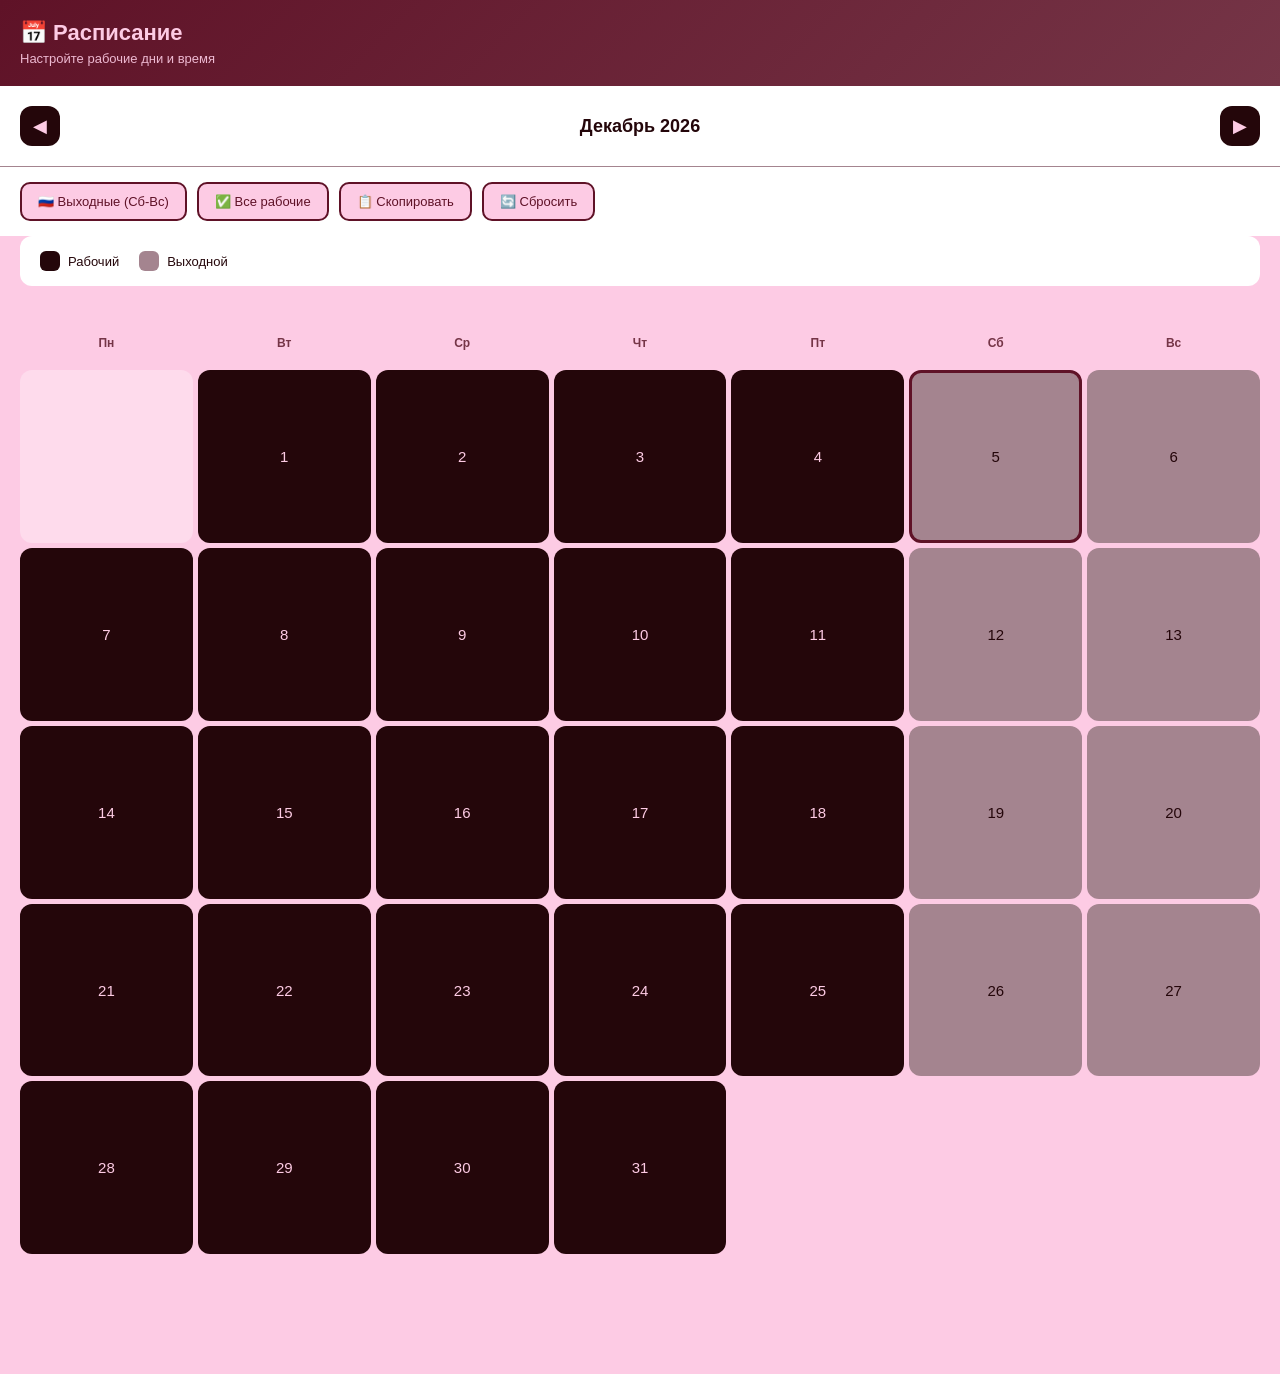
==== calendar-manager.html @ 38b95696 "Create calendar-manager.html" ====
<!DOCTYPE html>
<html lang="ru">
<head>
    <meta charset="UTF-8">
    <meta name="viewport" content="width=device-width, initial-scale=1.0, maximum-scale=1.0, user-scalable=no">
    <title>GoNails - Расписание</title>
    <script src="https://telegram.org/js/telegram-web-app.js"></script>
    <style>
        :root {
            --color-1: #24060a;
            --color-2: #5f1227;
            --color-3: #753547;
            --color-4: #a4848f;
            --color-5: #fdcbe4;
            --primary-button-bg: #24060a;
            --primary-button-text: #fdcbe4;
            --secondary-button-bg: transparent;
            --secondary-button-text: #24060a;
            --header-bg: linear-gradient(135deg, #5f1227 0%, #753547 100%);
            --working-day: #24060a;
            --dayoff: #a4848f;
            --today-border: #5f1227;
            --selected-bg: linear-gradient(135deg, #5f1227 0%, #753547 100%);
        }
        
        * {
            margin: 0;
            padding: 0;
            box-sizing: border-box;
        }
        
        body {
            font-family: -apple-system, BlinkMacSystemFont, 'Segoe UI', Roboto, sans-serif;
            background: var(--color-5);
            color: var(--color-1);
            min-height: 100vh;
            padding-bottom: 100px;
        }
        
        .header {
            background: var(--header-bg);
            padding: 20px;
            color: var(--color-5);
            position: sticky;
            top: 0;
            z-index: 100;
        }
        
        .header h1 {
            font-size: 22px;
            font-weight: 700;
            margin-bottom: 5px;
        }
        
        .header p {
            font-size: 13px;
            opacity: 0.9;
        }
        
        .month-nav {
            display: flex;
            justify-content: space-between;
            align-items: center;
            padding: 20px;
            background: white;
            border-bottom: 1px solid var(--color-4);
        }
        
        .month-name {
            font-size: 18px;
            font-weight: 600;
            color: var(--color-1);
        }
        
        .nav-btn {
            background: var(--primary-button-bg);
            color: var(--primary-button-text);
            border: none;
            width: 40px;
            height: 40px;
            border-radius: 12px;
            font-size: 18px;
            cursor: pointer;
            transition: transform 0.2s;
        }
        
        .nav-btn:active {
            transform: scale(0.95);
        }
        
        .quick-actions {
            display: flex;
            gap: 10px;
            padding: 15px 20px;
            overflow-x: auto;
            background: white;
        }
        
        .quick-btn {
            flex-shrink: 0;
            padding: 10px 16px;
            background: var(--color-5);
            border: 2px solid var(--color-2);
            border-radius: 10px;
            font-size: 13px;
            font-weight: 500;
            color: var(--color-2);
            cursor: pointer;
            transition: all 0.2s;
        }
        
        .quick-btn:active {
            background: var(--color-2);
            color: var(--color-5);
        }
        
        .calendar-container {
            padding: 20px;
        }
        
        .weekdays {
            display: grid;
            grid-template-columns: repeat(7, 1fr);
            gap: 5px;
            margin-bottom: 10px;
        }
        
        .weekday {
            text-align: center;
            font-size: 12px;
            font-weight: 600;
            color: var(--color-3);
            padding: 10px 0;
        }
        
        .calendar {
            display: grid;
            grid-template-columns: repeat(7, 1fr);
            gap: 5px;
        }
        
        .day {
            aspect-ratio: 1;
            display: flex;
            flex-direction: column;
            align-items: center;
            justify-content: center;
            border-radius: 12px;
            font-size: 15px;
            font-weight: 500;
            cursor: pointer;
            transition: all 0.2s;
            position: relative;
            background: white;
            color: var(--color-1);
        }
        
        .day:active {
            transform: scale(0.95);
        }
        
        .day.working {
            background: var(--working-day);
            color: var(--primary-button-text);
        }
        
        .day.dayoff {
            background: var(--dayoff);
            color: var(--color-1);
        }
        
        .day.today {
            border: 3px solid var(--today-border);
        }
        
        .day.selected {
            background: var(--selected-bg);
            color: var(--color-5);
            box-shadow: 0 4px 15px rgba(95, 18, 39, 0.3);
        }
        
        .day.other-month {
            opacity: 0.3;
        }
        
        .day .icon {
            position: absolute;
            top: 4px;
            right: 4px;
            font-size: 10px;
        }
        
        .day .appointments {
            position: absolute;
            bottom: 4px;
            font-size: 10px;
            background: var(--color-2);
            color: white;
            padding: 2px 6px;
            border-radius: 8px;
        }
        
        .legend {
            display: flex;
            gap: 20px;
            padding: 15px 20px;
            background: white;
            border-radius: 12px;
            margin: 0 20px 20px;
            font-size: 13px;
        }
        
        .legend-item {
            display: flex;
            align-items: center;
            gap: 8px;
        }
        
        .legend-color {
            width: 20px;
            height: 20px;
            border-radius: 6px;
        }
        
        .legend-working {
            background: var(--working-day);
        }
        
        .legend-dayoff {
            background: var(--dayoff);
        }
        
        /* Modal */
        .modal-overlay {
            position: fixed;
            top: 0;
            left: 0;
            right: 0;
            bottom: 0;
            background: rgba(36, 6, 10, 0.5);
            display: none;
            align-items: flex-end;
            justify-content: center;
            z-index: 1000;
        }
        
        .modal-overlay.active {
            display: flex;
        }
        
        .modal {
            background: white;
            width: 100%;
            max-width: 500px;
            border-radius: 20px 20px 0 0;
            padding: 25px;
            animation: slideUp 0.3s ease;
        }
        
        @keyframes slideUp {
            from { transform: translateY(100%); }
            to { transform: translateY(0); }
        }
        
        .modal-header {
            display: flex;
            justify-content: space-between;
            align-items: center;
            margin-bottom: 20px;
        }
        
        .modal-title {
            font-size: 18px;
            font-weight: 600;
        }
        
        .modal-close {
            background: none;
            border: none;
            font-size: 24px;
            cursor: pointer;
            color: var(--color-3);
        }
        
        .toggle-container {
            display: flex;
            background: var(--color-5);
            border-radius: 12px;
            padding: 5px;
            margin-bottom: 20px;
        }
        
        .toggle-btn {
            flex: 1;
            padding: 12px;
            border: none;
            background: transparent;
            border-radius: 10px;
            font-size: 14px;
            font-weight: 500;
            cursor: pointer;
            transition: all 0.2s;
            color: var(--color-3);
        }
        
        .toggle-btn.active {
            background: white;
            color: var(--color-1);
            box-shadow: 0 2px 8px rgba(0,0,0,0.1);
        }
        
        .time-fields {
            display: grid;
            grid-template-columns: 1fr 1fr;
            gap: 15px;
            margin-bottom: 20px;
        }
        
        .time-field {
            display: flex;
            flex-direction: column;
            gap: 8px;
        }
        
        .time-field label {
            font-size: 13px;
            font-weight: 500;
            color: var(--color-3);
        }
        
        .time-field input {
            padding: 12px;
            border: 2px solid var(--color-4);
            border-radius: 10px;
            font-size: 15px;
            text-align: center;
        }
        
        .time-field input:focus {
            border-color: var(--color-2);
            outline: none;
        }
        
        .checkbox-container {
            display: flex;
            align-items: center;
            gap: 10px;
            margin-bottom: 20px;
            padding: 15px;
            background: var(--color-5);
            border-radius: 12px;
        }
        
        .checkbox-container input[type="checkbox"] {
            width: 20px;
            height: 20px;
            accent-color: var(--color-2);
        }
        
        .modal-actions {
            display: flex;
            gap: 10px;
        }
        
        .modal-btn {
            flex: 1;
            padding: 15px;
            border: none;
            border-radius: 12px;
            font-size: 15px;
            font-weight: 600;
            cursor: pointer;
            transition: transform 0.2s;
        }
        
        .modal-btn:active {
            transform: scale(0.98);
        }
        
        .modal-btn.primary {
            background: var(--primary-button-bg);
            color: var(--primary-button-text);
        }
        
        .modal-btn.secondary {
            background: var(--color-5);
            color: var(--color-1);
            border: 2px solid var(--color-4);
        }
        
        .modal-btn.danger {
            background: #f44336;
            color: white;
        }
        
        /* Toast */
        .toast {
            position: fixed;
            bottom: 100px;
            left: 50%;
            transform: translateX(-50%);
            background: var(--color-1);
            color: var(--color-5);
            padding: 15px 25px;
            border-radius: 12px;
            font-size: 14px;
            font-weight: 500;
            opacity: 0;
            transition: opacity 0.3s;
            z-index: 2000;
        }
        
        .toast.show {
            opacity: 1;
        }
    </style>
</head>
<body>
    <div class="header">
        <h1>📅 Расписание</h1>
        <p>Настройте рабочие дни и время</p>
    </div>
    
    <div class="month-nav">
        <button class="nav-btn" onclick="prevMonth()">◀</button>
        <span class="month-name" id="monthName">Январь 2026</span>
        <button class="nav-btn" onclick="nextMonth()">▶</button>
    </div>
    
    <div class="quick-actions">
        <button class="quick-btn" onclick="setWeekends()">🇷🇺 Выходные (Сб-Вс)</button>
        <button class="quick-btn" onclick="setAllWorking()">✅ Все рабочие</button>
        <button class="quick-btn" onclick="copyFromLastMonth()">📋 Скопировать</button>
        <button class="quick-btn" onclick="resetAll()">🔄 Сбросить</button>
    </div>
    
    <div class="legend">
        <div class="legend-item">
            <div class="legend-color legend-working"></div>
            <span>Рабочий</span>
        </div>
        <div class="legend-item">
            <div class="legend-color legend-dayoff"></div>
            <span>Выходной</span>
        </div>
    </div>
    
    <div class="calendar-container">
        <div class="weekdays">
            <div class="weekday">Пн</div>
            <div class="weekday">Вт</div>
            <div class="weekday">Ср</div>
            <div class="weekday">Чт</div>
            <div class="weekday">Пт</div>
            <div class="weekday">Сб</div>
            <div class="weekday">Вс</div>
        </div>
        <div class="calendar" id="calendar"></div>
    </div>
    
    <!-- Modal -->
    <div class="modal-overlay" id="modalOverlay">
        <div class="modal">
            <div class="modal-header">
                <span class="modal-title" id="modalTitle">Настройка дня</span>
                <button class="modal-close" onclick="closeModal()">×</button>
            </div>
            
            <div class="toggle-container">
                <button class="toggle-btn active" id="workingBtn" onclick="setDayType('working')">💼 Рабочий</button>
                <button class="toggle-btn" id="dayoffBtn" onclick="setDayType('dayoff')">🏖️ Выходной</button>
            </div>
            
            <div id="timeFieldsContainer">
                <div class="time-fields">
                    <div class="time-field">
                        <label>Начало работы</label>
                        <input type="time" id="startTime" value="10:00">
                    </div>
                    <div class="time-field">
                        <label>Конец работы</label>
                        <input type="time" id="endTime" value="20:00">
                    </div>
                </div>
                
                <div class="time-fields">
                    <div class="time-field">
                        <label>Обед (начало)</label>
                        <input type="time" id="lunchStart" value="14:00">
                    </div>
                    <div class="time-field">
                        <label>Обед (конец)</label>
                        <input type="time" id="lunchEnd" value="15:00">
                    </div>
                </div>
                
                <div class="checkbox-container">
                    <input type="checkbox" id="useDefault" checked>
                    <label for="useDefault">Использовать стандартное расписание</label>
                </div>
            </div>
            
            <div class="modal-actions">
                <button class="modal-btn secondary" onclick="closeModal()">Отмена</button>
                <button class="modal-btn primary" onclick="saveDay()">💾 Сохранить</button>
            </div>
        </div>
    </div>
    
    <div class="toast" id="toast"></div>

    <script>
        // Инициализация Telegram WebApp
        const tg = window.Telegram?.WebApp;
        
        if (tg) {
            tg.ready();
            tg.expand();
        }
        
        // Состояние
        let currentDate = new Date();
        let selectedDate = null;
        let schedule = {};
        
        // Загрузка расписания
        async function loadSchedule() {
            // Демо-данные (в реальности загружаются с сервера)
            const year = currentDate.getFullYear();
            const month = currentDate.getMonth();
            
            // Генерируем расписание по умолчанию
            schedule = {};
            
            const firstDay = new Date(year, month, 1);
            const lastDay = new Date(year, month + 1, 0);
            
            for (let d = new Date(firstDay); d <= lastDay; d.setDate(d.getDate() + 1)) {
                const dateStr = formatDate(d);
                const dayOfWeek = d.getDay(); // 0=Вс, 6=Сб
                
                // По умолчанию Сб и Вс - выходные
                schedule[dateStr] = {
                    isWorking: dayOfWeek !== 0 && dayOfWeek !== 6,
                    startTime: '10:00',
                    endTime: '20:00',
                    lunchStart: '14:00',
                    lunchEnd: '15:00'
                };
            }
            
            renderCalendar();
        }
        
        // Форматирование даты
        function formatDate(date) {
            const year = date.getFullYear();
            const month = String(date.getMonth() + 1).padStart(2, '0');
            const day = String(date.getDate()).padStart(2, '0');
            return `${year}-${month}-${day}`;
        }
        
        // Рендер календаря
        function renderCalendar() {
            const calendar = document.getElementById('calendar');
            const year = currentDate.getFullYear();
            const month = currentDate.getMonth();
            
            // Обновляем название месяца
            const monthNames = [
                'Январь', 'Февраль', 'Март', 'Апрель', 'Май', 'Июнь',
                'Июль', 'Август', 'Сентябрь', 'Октябрь', 'Ноябрь', 'Декабрь'
            ];
            document.getElementById('monthName').textContent = `${monthNames[month]} ${year}`;
            
            // Первый день месяца
            const firstDay = new Date(year, month, 1);
            const lastDay = new Date(year, month + 1, 0);
            
            // День недели первого дня (0=Вс, преобразуем в Пн=0)
            let startDayOfWeek = firstDay.getDay();
            startDayOfWeek = startDayOfWeek === 0 ? 6 : startDayOfWeek - 1;
            
            // Сегодня
            const today = new Date();
            const todayStr = formatDate(today);
            
            let html = '';
            
            // Пустые ячейки до первого дня
            for (let i = 0; i < startDayOfWeek; i++) {
                html += '<div class="day other-month"></div>';
            }
            
            // Дни месяца
            for (let day = 1; day <= lastDay.getDate(); day++) {
                const date = new Date(year, month, day);
                const dateStr = formatDate(date);
                const daySchedule = schedule[dateStr] || { isWorking: true };
                
                const isToday = dateStr === todayStr;
                const isSelected = dateStr === selectedDate;
                const isWorking = daySchedule.isWorking;
                
                let classes = 'day';
                classes += isWorking ? ' working' : ' dayoff';
                if (isToday) classes += ' today';
                if (isSelected) classes += ' selected';
                
                html += `
                    <div class="${classes}" onclick="selectDay('${dateStr}')">
                        ${day}
                        ${daySchedule.custom ? '<span class="icon">✏️</span>' : ''}
                    </div>
                `;
            }
            
            calendar.innerHTML = html;
        }
        
        // Выбор дня
        function selectDay(dateStr) {
            selectedDate = dateStr;
            const daySchedule = schedule[dateStr] || {
                isWorking: true,
                startTime: '10:00',
                endTime: '20:00',
                lunchStart: '14:00',
                lunchEnd: '15:00'
            };
            
            // Обновляем модалку
            document.getElementById('modalTitle').textContent = formatDateRu(dateStr);
            
            if (daySchedule.isWorking) {
                setDayType('working');
            } else {
                setDayType('dayoff');
            }
            
            document.getElementById('startTime').value = daySchedule.startTime || '10:00';
            document.getElementById('endTime').value = daySchedule.endTime || '20:00';
            document.getElementById('lunchStart').value = daySchedule.lunchStart || '14:00';
            document.getElementById('lunchEnd').value = daySchedule.lunchEnd || '15:00';
            
            document.getElementById('modalOverlay').classList.add('active');
            renderCalendar();
        }
        
        // Форматирование даты на русском
        function formatDateRu(dateStr) {
            const date = new Date(dateStr);
            const options = { day: 'numeric', month: 'long', weekday: 'long' };
            return date.toLocaleDateString('ru-RU', options);
        }
        
        // Установка типа дня
        function setDayType(type) {
            const workingBtn = document.getElementById('workingBtn');
            const dayoffBtn = document.getElementById('dayoffBtn');
            const timeFields = document.getElementById('timeFieldsContainer');
            
            if (type === 'working') {
                workingBtn.classList.add('active');
                dayoffBtn.classList.remove('active');
                timeFields.style.display = 'block';
            } else {
                workingBtn.classList.remove('active');
                dayoffBtn.classList.add('active');
                timeFields.style.display = 'none';
            }
        }
        
        // Закрытие модалки
        function closeModal() {
            document.getElementById('modalOverlay').classList.remove('active');
            selectedDate = null;
            renderCalendar();
        }
        
        // Сохранение дня
        function saveDay() {
            if (!selectedDate) return;
            
            const isWorking = document.getElementById('workingBtn').classList.contains('active');
            
            schedule[selectedDate] = {
                isWorking: isWorking,
                startTime: document.getElementById('startTime').value,
                endTime: document.getElementById('endTime').value,
                lunchStart: document.getElementById('lunchStart').value,
                lunchEnd: document.getElementById('lunchEnd').value,
                custom: true
            };
            
            showToast('✅ Сохранено');
            closeModal();
        }
        
        // Навигация по месяцам
        function prevMonth() {
            currentDate.setMonth(currentDate.getMonth() - 1);
            loadSchedule();
        }
        
        function nextMonth() {
            currentDate.setMonth(currentDate.getMonth() + 1);
            loadSchedule();
        }
        
        // Быстрые действия
        function setWeekends() {
            const year = currentDate.getFullYear();
            const month = currentDate.getMonth();
            const lastDay = new Date(year, month + 1, 0);
            
            for (let day = 1; day <= lastDay.getDate(); day++) {
                const date = new Date(year, month, day);
                const dateStr = formatDate(date);
                const dayOfWeek = date.getDay();
                
                schedule[dateStr] = {
                    isWorking: dayOfWeek !== 0 && dayOfWeek !== 6,
                    startTime: '10:00',
                    endTime: '20:00',
                    lunchStart: '14:00',
                    lunchEnd: '15:00'
                };
            }
            
            showToast('✅ Выходные настроены');
            renderCalendar();
        }
        
        function setAllWorking() {
            const year = currentDate.getFullYear();
            const month = currentDate.getMonth();
            const lastDay = new Date(year, month + 1, 0);
            
            for (let day = 1; day <= lastDay.getDate(); day++) {
                const dateStr = formatDate(new Date(year, month, day));
                schedule[dateStr] = {
                    isWorking: true,
                    startTime: '10:00',
                    endTime: '20:00',
                    lunchStart: '14:00',
                    lunchEnd: '15:00'
                };
            }
            
            showToast('✅ Все дни рабочие');
            renderCalendar();
        }
        
        function copyFromLastMonth() {
            showToast('📋 Функция в разработке');
        }
        
        function resetAll() {
            if (confirm('Сбросить все настройки на стандартные?')) {
                loadSchedule();
                showToast('🔄 Сброшено');
            }
        }
        
        // Toast
        function showToast(message) {
            const toast = document.getElementById('toast');
            toast.textContent = message;
            toast.classList.add('show');
            
            setTimeout(() => {
                toast.classList.remove('show');
            }, 2000);
        }
        
        // Инициализация
        loadSchedule();
    </script>
</body>
</html>
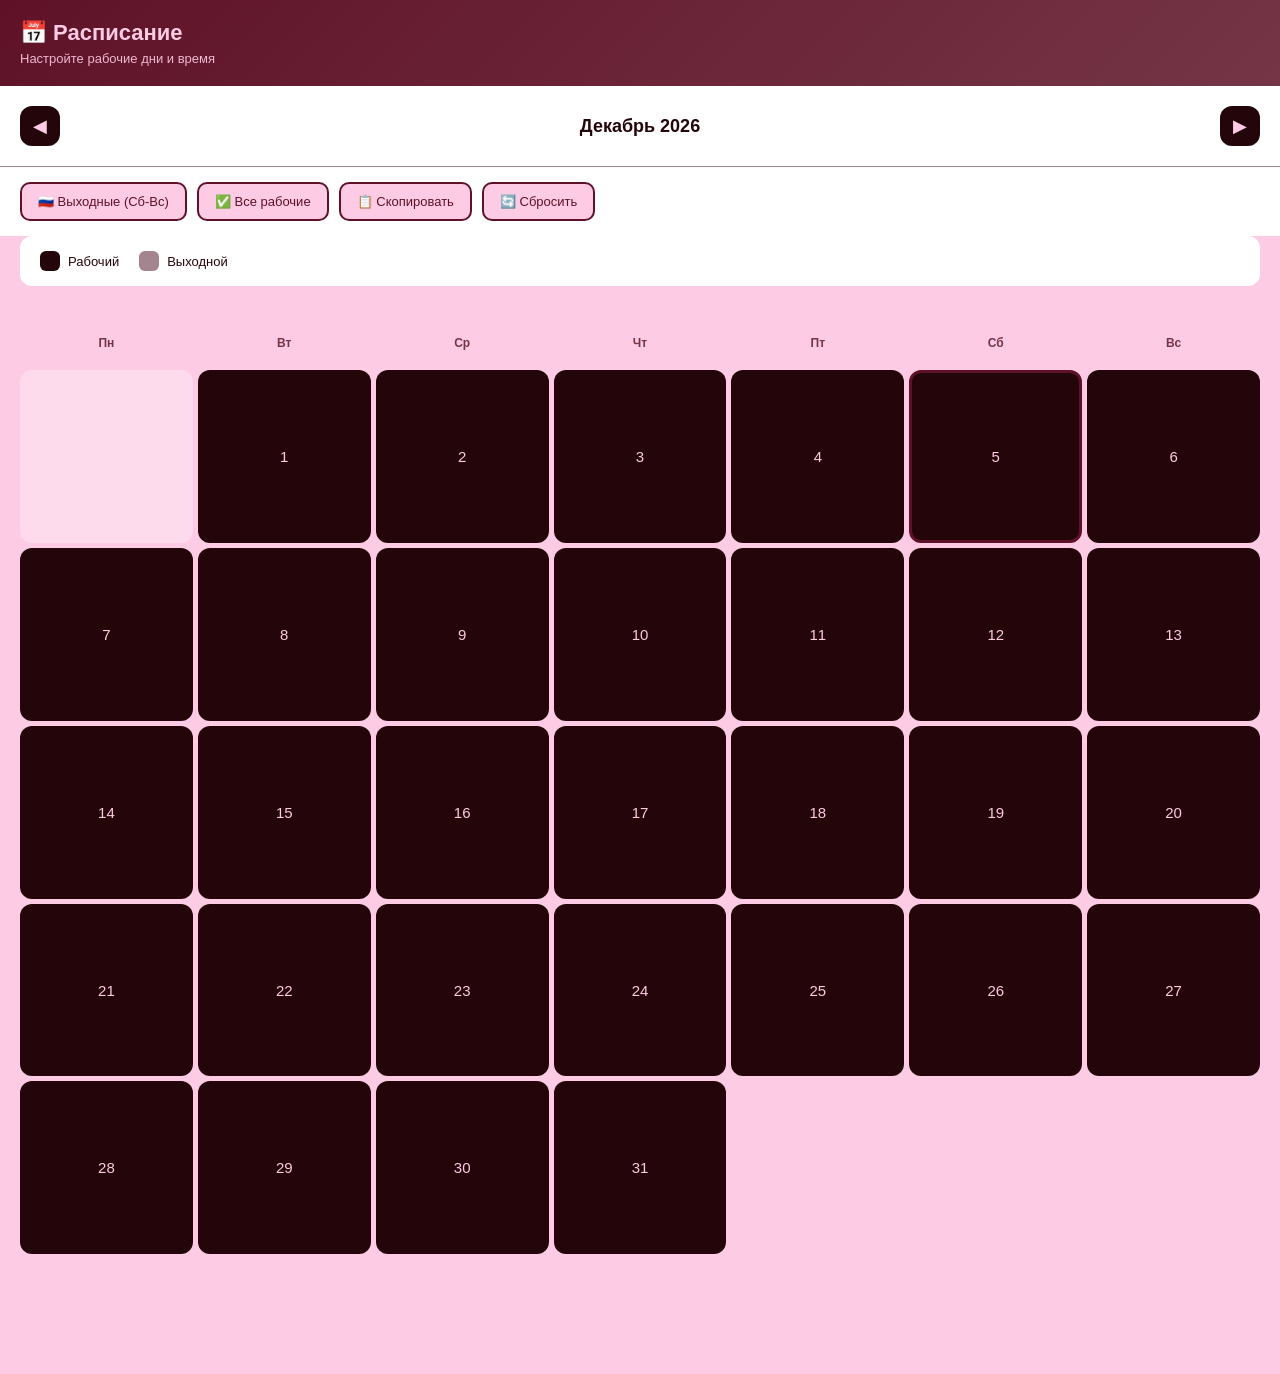
==== commit 08c524bc: "добавление PostgreSQL Удалены устаревшие файлы:  supabase-client.js  — больше не нужен index-v2.html" ====
--- a/calendar-manager.html
+++ b/calendar-manager.html
@@ -509,6 +509,7 @@
     
     <div class="toast" id="toast"></div>
 
+    <script src="lib/api-client.js"></script>
     <script>
         // Инициализация Telegram WebApp
         const tg = window.Telegram?.WebApp;
@@ -525,28 +526,24 @@
         
         // Загрузка расписания
         async function loadSchedule() {
-            // Демо-данные (в реальности загружаются с сервера)
             const year = currentDate.getFullYear();
-            const month = currentDate.getMonth();
-            
-            // Генерируем расписание по умолчанию
-            schedule = {};
-            
-            const firstDay = new Date(year, month, 1);
-            const lastDay = new Date(year, month + 1, 0);
-            
-            for (let d = new Date(firstDay); d <= lastDay; d.setDate(d.getDate() + 1)) {
-                const dateStr = formatDate(d);
-                const dayOfWeek = d.getDay(); // 0=Вс, 6=Сб
-                
-                // По умолчанию Сб и Вс - выходные
-                schedule[dateStr] = {
-                    isWorking: dayOfWeek !== 0 && dayOfWeek !== 6,
-                    startTime: '10:00',
-                    endTime: '20:00',
-                    lunchStart: '14:00',
-                    lunchEnd: '15:00'
-                };
+            const month = currentDate.getMonth() + 1;
+            
+            try {
+                const data = await apiGet(`/schedule?year=${year}&month=${month}`);
+                schedule = {};
+                data.forEach(item => {
+                    schedule[item.date] = {
+                        isWorking: item.is_working,
+                        startTime: item.start_time ? item.start_time.substring(0,5) : '10:00',
+                        endTime: item.end_time ? item.end_time.substring(0,5) : '20:00',
+                        lunchStart: item.break_start ? item.break_start.substring(0,5) : '14:00',
+                        lunchEnd: item.break_end ? item.break_end.substring(0,5) : '15:00'
+                    };
+                });
+            } catch (error) {
+                console.error('Error loading schedule:', error);
+                schedule = {};
             }
             
             renderCalendar();
@@ -596,11 +593,11 @@
             for (let day = 1; day <= lastDay.getDate(); day++) {
                 const date = new Date(year, month, day);
                 const dateStr = formatDate(date);
-                const daySchedule = schedule[dateStr] || { isWorking: true };
+                const daySchedule = schedule[dateStr];
                 
                 const isToday = dateStr === todayStr;
                 const isSelected = dateStr === selectedDate;
-                const isWorking = daySchedule.isWorking;
+                const isWorking = daySchedule ? daySchedule.isWorking : true;
                 
                 let classes = 'day';
                 classes += isWorking ? ' working' : ' dayoff';
@@ -610,7 +607,7 @@
                 html += `
                     <div class="${classes}" onclick="selectDay('${dateStr}')">
                         ${day}
-                        ${daySchedule.custom ? '<span class="icon">✏️</span>' : ''}
+                        ${daySchedule && !daySchedule.isWorking ? '<span class="icon">✏️</span>' : ''}
                     </div>
                 `;
             }
@@ -679,22 +676,34 @@
         }
         
         // Сохранение дня
-        function saveDay() {
+        async function saveDay() {
             if (!selectedDate) return;
             
             const isWorking = document.getElementById('workingBtn').classList.contains('active');
             
-            schedule[selectedDate] = {
-                isWorking: isWorking,
-                startTime: document.getElementById('startTime').value,
-                endTime: document.getElementById('endTime').value,
-                lunchStart: document.getElementById('lunchStart').value,
-                lunchEnd: document.getElementById('lunchEnd').value,
-                custom: true
+            const data = {
+                date: selectedDate,
+                is_working: isWorking,
+                start_time: isWorking ? document.getElementById('startTime').value : null,
+                end_time: isWorking ? document.getElementById('endTime').value : null,
+                break_start: isWorking ? document.getElementById('lunchStart').value : null,
+                break_end: isWorking ? document.getElementById('lunchEnd').value : null
             };
             
-            showToast('✅ Сохранено');
-            closeModal();
+            try {
+                await apiPost('/schedule', data);
+                schedule[selectedDate] = {
+                    isWorking: isWorking,
+                    startTime: data.start_time,
+                    endTime: data.end_time,
+                    lunchStart: data.break_start,
+                    lunchEnd: data.break_end
+                };
+                showToast('✅ Сохранено');
+                closeModal();
+            } catch (error) {
+                showToast('❌ Ошибка сохранения');
+            }
         }
         
         // Навигация по месяцам
@@ -709,7 +718,7 @@
         }
         
         // Быстрые действия
-        function setWeekends() {
+        async function setWeekends() {
             const year = currentDate.getFullYear();
             const month = currentDate.getMonth();
             const lastDay = new Date(year, month + 1, 0);
@@ -718,34 +727,60 @@
                 const date = new Date(year, month, day);
                 const dateStr = formatDate(date);
                 const dayOfWeek = date.getDay();
+                const isWorking = dayOfWeek !== 0 && dayOfWeek !== 6;
                 
-                schedule[dateStr] = {
-                    isWorking: dayOfWeek !== 0 && dayOfWeek !== 6,
-                    startTime: '10:00',
-                    endTime: '20:00',
-                    lunchStart: '14:00',
-                    lunchEnd: '15:00'
-                };
+                try {
+                    await apiPost('/schedule', {
+                        date: dateStr,
+                        is_working: isWorking,
+                        start_time: isWorking ? '10:00' : null,
+                        end_time: isWorking ? '20:00' : null,
+                        break_start: isWorking ? '14:00' : null,
+                        break_end: isWorking ? '15:00' : null
+                    });
+                    schedule[dateStr] = {
+                        isWorking: isWorking,
+                        startTime: '10:00',
+                        endTime: '20:00',
+                        lunchStart: '14:00',
+                        lunchEnd: '15:00'
+                    };
+                } catch (error) {
+                    console.error(`Error saving ${dateStr}:`, error);
+                }
             }
             
             showToast('✅ Выходные настроены');
             renderCalendar();
         }
         
-        function setAllWorking() {
+        async function setAllWorking() {
             const year = currentDate.getFullYear();
             const month = currentDate.getMonth();
             const lastDay = new Date(year, month + 1, 0);
             
             for (let day = 1; day <= lastDay.getDate(); day++) {
                 const dateStr = formatDate(new Date(year, month, day));
-                schedule[dateStr] = {
-                    isWorking: true,
-                    startTime: '10:00',
-                    endTime: '20:00',
-                    lunchStart: '14:00',
-                    lunchEnd: '15:00'
-                };
+                
+                try {
+                    await apiPost('/schedule', {
+                        date: dateStr,
+                        is_working: true,
+                        start_time: '10:00',
+                        end_time: '20:00',
+                        break_start: '14:00',
+                        break_end: '15:00'
+                    });
+                    schedule[dateStr] = {
+                        isWorking: true,
+                        startTime: '10:00',
+                        endTime: '20:00',
+                        lunchStart: '14:00',
+                        lunchEnd: '15:00'
+                    };
+                } catch (error) {
+                    console.error(`Error saving ${dateStr}:`, error);
+                }
             }
             
             showToast('✅ Все дни рабочие');
@@ -756,11 +791,10 @@
             showToast('📋 Функция в разработке');
         }
         
-        function resetAll() {
-            if (confirm('Сбросить все настройки на стандартные?')) {
-                loadSchedule();
-                showToast('🔄 Сброшено');
-            }
+        async function resetAll() {
+            if (!confirm('Сбросить все настройки на стандартные?')) return;
+            await loadSchedule();
+            showToast('🔄 Сброшено');
         }
         
         // Toast
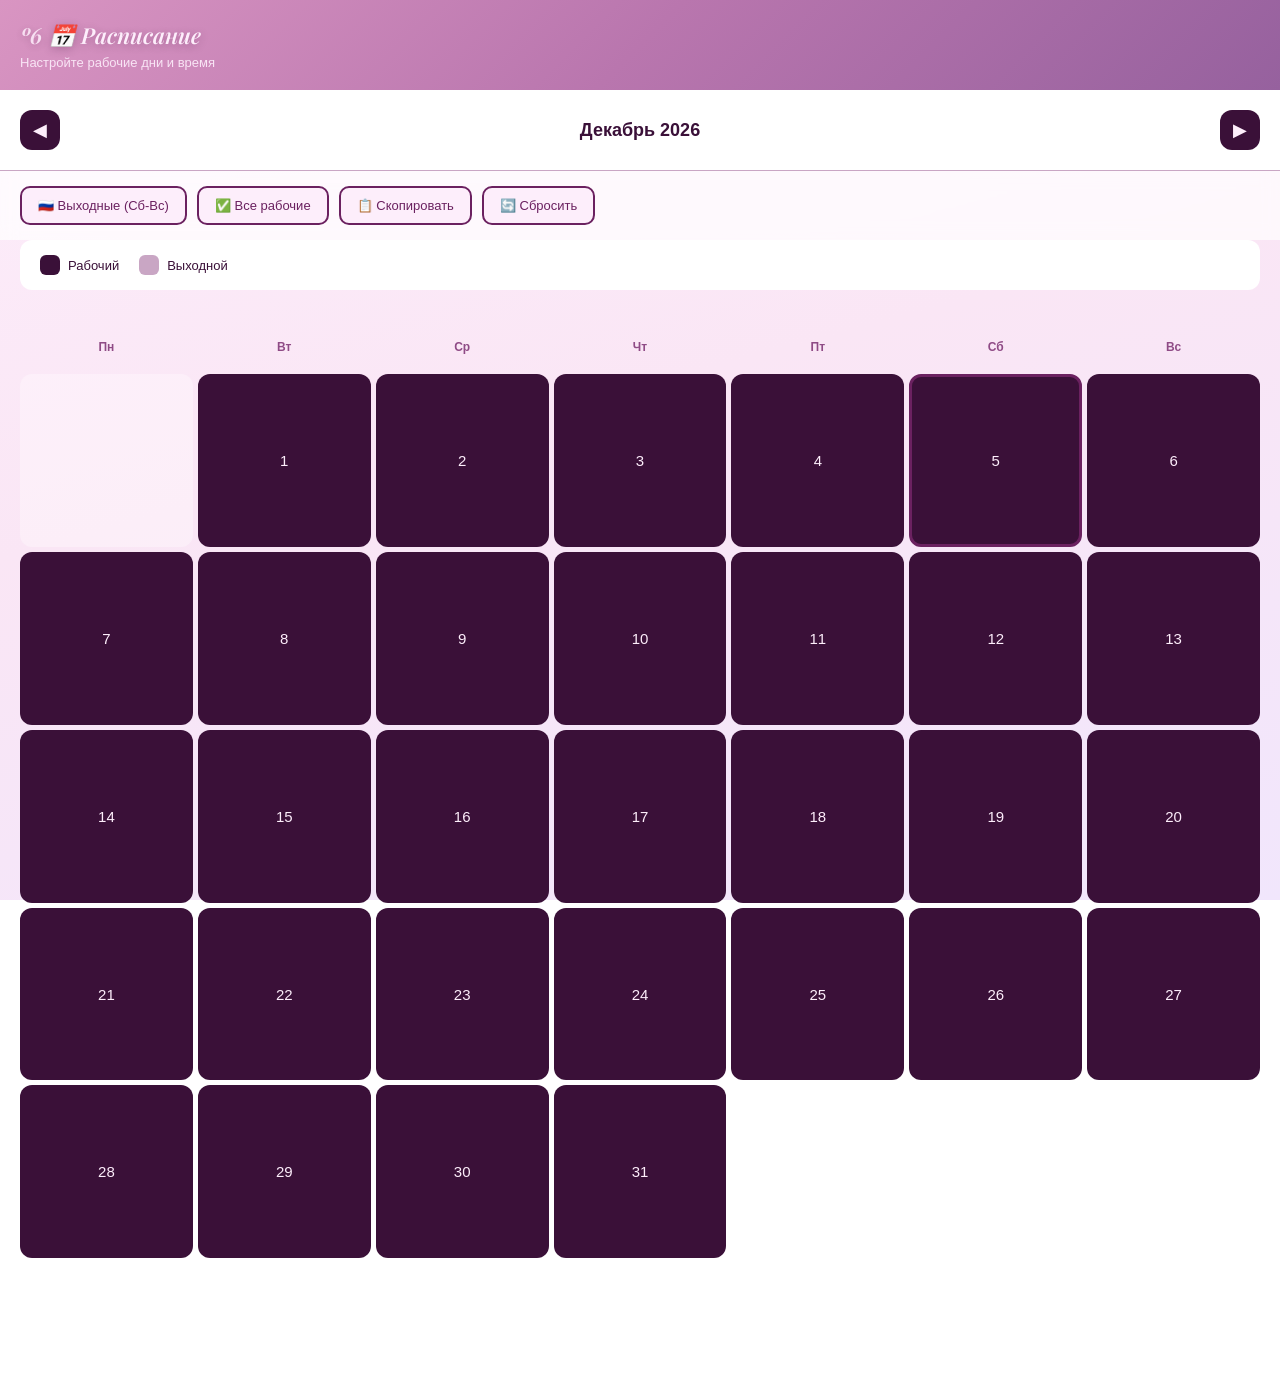
==== commit 62d33668: "chrome header + тема для панели и календаря" ====
--- a/calendar-manager.html
+++ b/calendar-manager.html
@@ -4,23 +4,26 @@
     <meta charset="UTF-8">
     <meta name="viewport" content="width=device-width, initial-scale=1.0, maximum-scale=1.0, user-scalable=no">
     <title>GoNails - Расписание</title>
+    <link rel="preconnect" href="https://fonts.googleapis.com">
+    <link rel="preconnect" href="https://fonts.gstatic.com" crossorigin>
+    <link href="https://fonts.googleapis.com/css2?family=Playfair+Display:ital,wght@0,500;0,600;0,700;1,600&family=Inter:wght@400;500;600&display=swap" rel="stylesheet">
     <script src="https://telegram.org/js/telegram-web-app.js"></script>
     <style>
         :root {
-            --color-1: #24060a;
-            --color-2: #5f1227;
-            --color-3: #753547;
-            --color-4: #a4848f;
-            --color-5: #fdcbe4;
-            --primary-button-bg: #24060a;
-            --primary-button-text: #fdcbe4;
+            --color-1: #3a1038;
+            --color-2: #6b2160;
+            --color-3: #8f4b86;
+            --color-4: #c9a6c4;
+            --color-5: #fdeefb;
+            --primary-button-bg: #3a1038;
+            --primary-button-text: #fdeefb;
             --secondary-button-bg: transparent;
-            --secondary-button-text: #24060a;
-            --header-bg: linear-gradient(135deg, #5f1227 0%, #753547 100%);
-            --working-day: #24060a;
-            --dayoff: #a4848f;
-            --today-border: #5f1227;
-            --selected-bg: linear-gradient(135deg, #5f1227 0%, #753547 100%);
+            --secondary-button-text: #3a1038;
+            --header-bg: linear-gradient(135deg, #d995c2 0%, #b976ae 50%, #96619e 100%);
+            --working-day: #3a1038;
+            --dayoff: #c9a6c4;
+            --today-border: #6b2160;
+            --selected-bg: linear-gradient(135deg, #6b2160 0%, #8f4b86 100%);
         }
         
         * {
@@ -31,7 +34,8 @@
         
         body {
             font-family: -apple-system, BlinkMacSystemFont, 'Segoe UI', Roboto, sans-serif;
-            background: var(--color-5);
+            background: linear-gradient(165deg, #fdeefb 0%, #fae6f5 45%, #f1e6fc 100%);
+            background-attachment: fixed;
             color: var(--color-1);
             min-height: 100vh;
             padding-bottom: 100px;
@@ -47,10 +51,14 @@
         }
         
         .header h1 {
+            font-family: 'Playfair Display', serif;
+            font-style: italic;
             font-size: 22px;
-            font-weight: 700;
+            font-weight: 600;
             margin-bottom: 5px;
-        }
+            text-shadow: 0 2px 8px rgba(58,16,56,0.25);
+        }
+        .header h1::before { content: 'º6 '; opacity: 0.85; }
         
         .header p {
             font-size: 13px;
@@ -90,10 +98,11 @@
         
         .quick-actions {
             display: flex;
+            flex-wrap: wrap;
             gap: 10px;
             padding: 15px 20px;
-            overflow-x: auto;
-            background: white;
+            background: rgba(255, 255, 255, 0.72);
+            backdrop-filter: blur(8px);
         }
         
         .quick-btn {
@@ -176,7 +185,7 @@
         .day.selected {
             background: var(--selected-bg);
             color: var(--color-5);
-            box-shadow: 0 4px 15px rgba(95, 18, 39, 0.3);
+            box-shadow: 0 4px 15px rgba(143, 75, 134, 0.3);
         }
         
         .day.other-month {
@@ -237,7 +246,7 @@
             left: 0;
             right: 0;
             bottom: 0;
-            background: rgba(36, 6, 10, 0.5);
+            background: rgba(58, 16, 56, 0.5);
             display: none;
             align-items: flex-end;
             justify-content: center;
@@ -383,7 +392,8 @@
         }
         
         .modal-btn.secondary {
-            background: var(--color-5);
+            background: linear-gradient(165deg, #fdeefb 0%, #fae6f5 45%, #f1e6fc 100%);
+            background-attachment: fixed;
             color: var(--color-1);
             border: 2px solid var(--color-4);
         }
